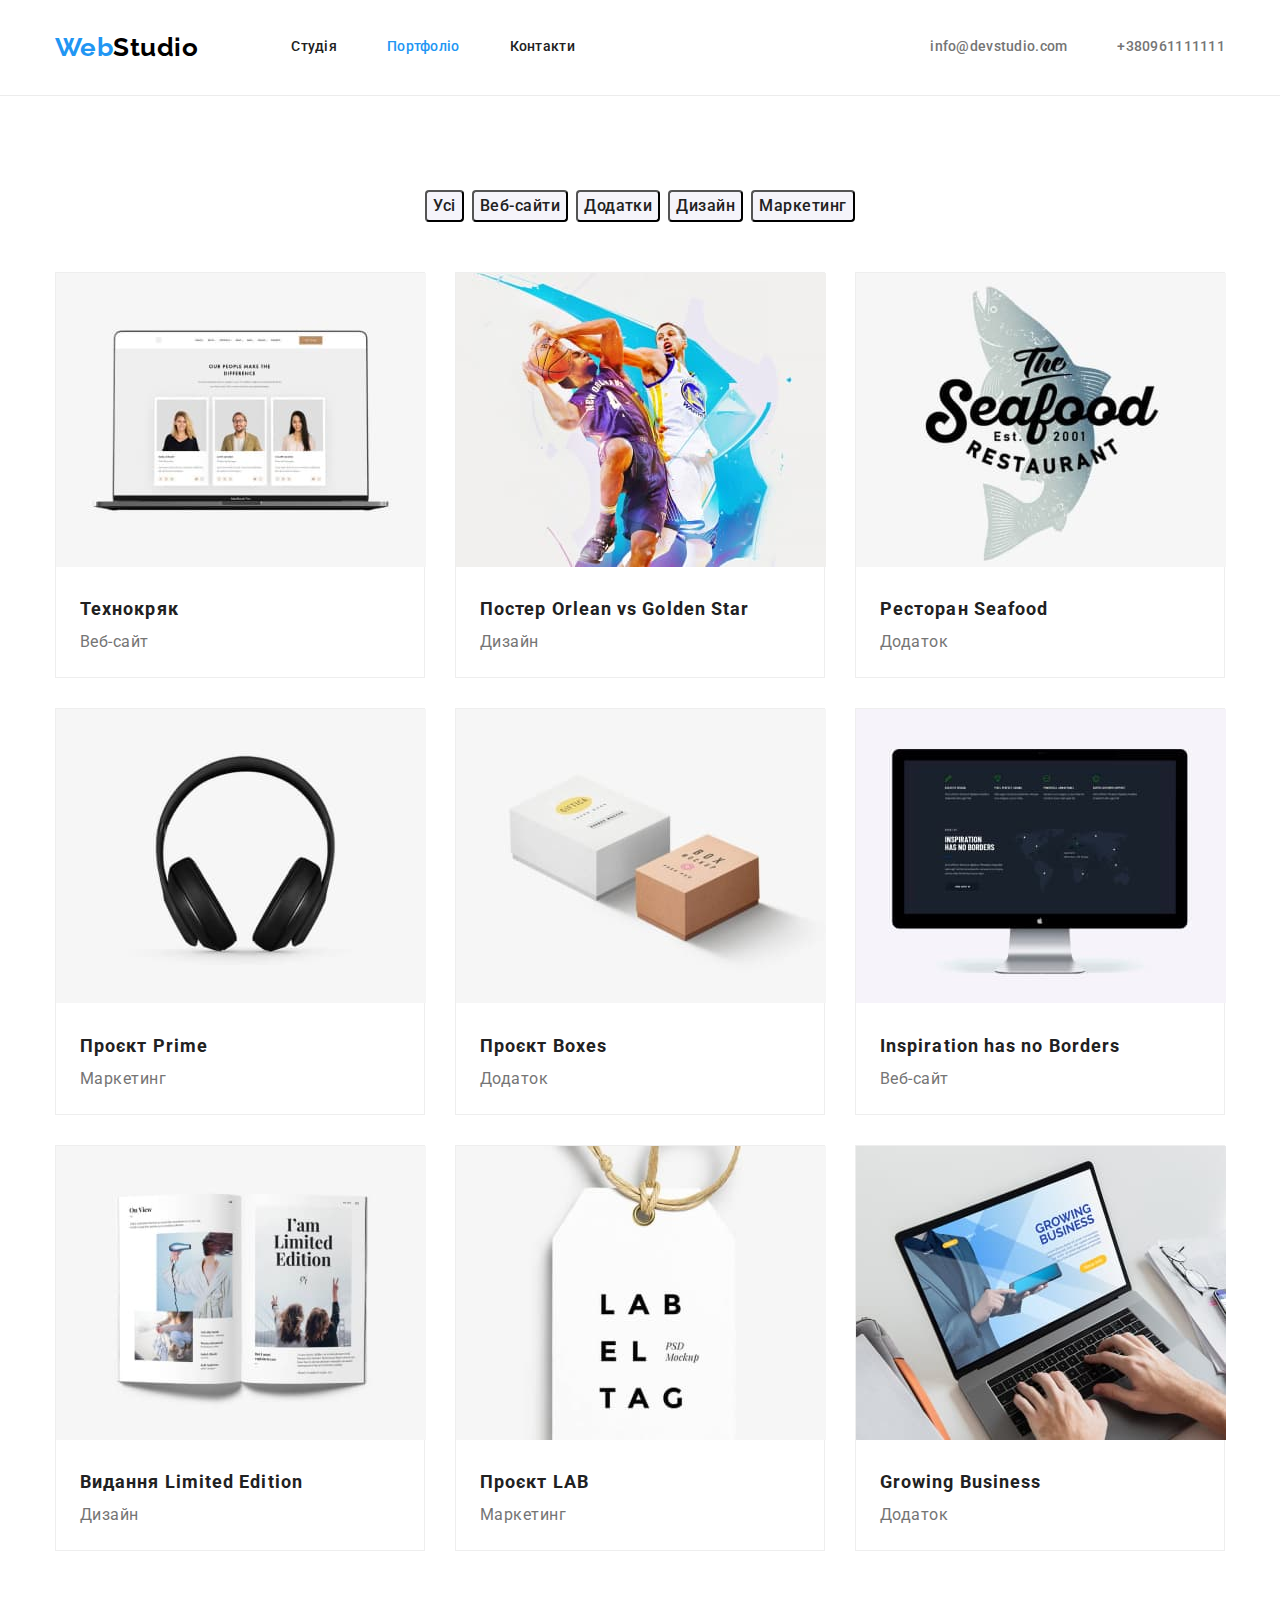
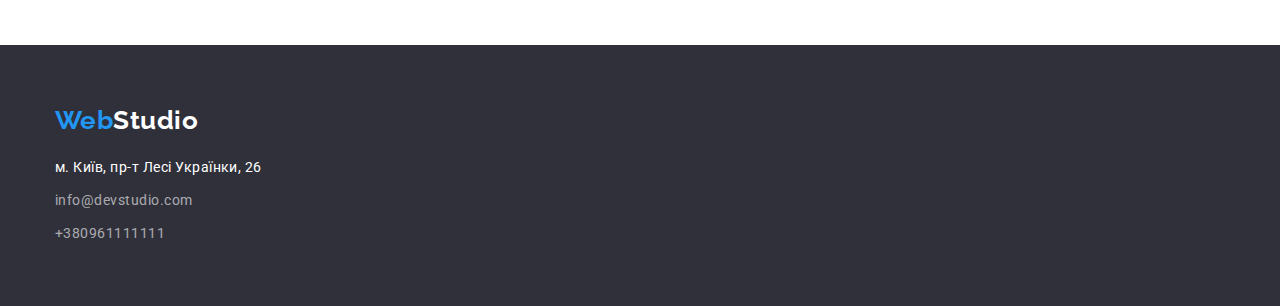
==== portfolio.html @ 6bca6dc9 "all new file clone" ====
<!DOCTYPE html>
<html lang="en">
<head>
    <meta charset="UTF-8">
    <meta http-equiv="X-UA-Compatible" content="IE=edge">
    <meta name="viewport" content="width=device-width, initial-scale=1.0">
    <title>Portfolio</title>
    <link href="https://fonts.googleapis.com/css2?family=Raleway:wght@700&family=Roboto:wght@400;500;700;900&display=swap" rel="stylesheet">
    <link rel="stylesheet" href="https://cdnjs.cloudflare.com/ajax/libs/modern-normalize/1.1.0/modern-normalize.min.css">
    <link rel="stylesheet" href="./css/styles.css">
</head>
<body>

    <header class="header">
        <!-- Шапка сайту з навігаціею-->
        <div class="container-nav">
            <nav class="nav">
                <a href="./index.html" class="logostudio link-studio"><span class="secondary-logo">Web</span>Studio</a>
    
                <ul class="pages-nav list">
                    <li class="item"><a href="./index.html" class="site-nav link">Студія</a></li>
                    <li class="item"><a href="./portfolio.html" class="site-nav-current link">Портфоліо</a></li>
                    <li class="item"><a href="#" class="site-nav link">Контакти</a></li>
                </ul>
            </nav>
    
            <ul class="contact-nav list">
                <li class="item"><a href="mailto:info@devstudio.com" class="auth-nav link">info@devstudio.com</a></li>
                <li class="item"><a href="tel:+380961111111" class="auth-nav link">+380961111111</a></li>
            </ul>
        </div>
    
    </header>

    <main class="main-portfolio">
        <section class="portfolio-page">

            <div class="container">
                <h1 class="visually-hidden">Проекти в портфоліо</h1>
                
                <ul class="buttons-filtr list">
                    <li class="item"><button type="button" class="button-portfolio">Усі</button></li>
                    <li class="item"><button type="button" class="button-portfolio">Веб-сайти</button></li>
                    <li class="item"><button type="button" class="button-portfolio">Додатки</button></li>
                    <li class="item"><button type="button" class="button-portfolio">Дизайн</button></li>
                    <li class="item"><button type="button" class="button-portfolio">Маркетинг</button></li>
                </ul>
                
                <ul class="portfolio-projects list">
                    <li class="project-item">
                        <a href="#" class="link">
                            <img src="./images/portfoliotechno.jpg" alt="Ноутбук з зображеним списком людей" width="370">
                
                            <h2 class="project-title">Технокряк</h2>
                            <p class="project-text">Веб-сайт</p>
                        </a>
                    </li>
                
                    <li class="project-item">
                        <a href="#" class="link">
                            <img src="./images/portfoliobasketball.jpg" alt="Два чоловіка грають у баскетбол" width="370">
                
                            <h2 class="project-title">Постер <span lang="en">Orlean vs Golden Star</span></h2>
                            <p class="project-text">Дизайн</p>
                        </a>
                    </li>
                
                    <li class="project-item">
                        <a href="#" class="link">
                            <img src="./images/portfolioseafood.jpg" alt="Логотип ресторана seafood" width="370">
                
                            <h2 class="project-title">Ресторан <span lang="en">Seafood</span></h2>
                            <p class="project-text">Додаток</p>
                        </a>
                    </li>
                
                    <li class="project-item">
                        <a href="#" class="link">
                            <img src="./images/portprojectprime.jpg" alt="Навушники" width="370">
                
                            <h2 class="project-title">Проєкт <span lang="en">Prime</span></h2>
                            <p class="project-text">Маркетинг</p>
                        </a>
                    </li>
                
                    <li class="project-item">
                        <a href="#" class="link">
                            <img src="./images/portprojectboxes.jpg" alt="Дві коробки з написами на кришці" width="370">
                
                            <h2 class="project-title">Проєкт <span lang="en">Boxes</span></h2>
                            <p class="project-text">Додаток</p>
                        </a>
                    </li>
                
                    <li class="project-item">
                        <a href="#" class="link">
                            <img src="./images/portappleborders.jpg" alt="Монітор із зображеним списком та мапою планети" width="370">
                
                            <h2 class="project-title" lang="en">Inspiration has no Borders</h2>
                            <p class="project-text">Веб-сайт</p>
                        </a>
                    </li>
                
                    <li class="project-item">
                        <a href="#" class="link">
                            <img src="./images/portlimitededition.jpg" alt="Книга" width="370">
                
                            <h2 class="project-title">Видання <span lang="en">Limited Edition</span></h2>
                            <p class="project-text">Дизайн</p>
                        </a>
                    </li>
                
                    <li class="project-item">
                        <a href="#" class="link">
                            <img src="./images/portprojectlab.jpg" alt="Бірка з логотипом LAB" width="370">
                
                            <h2 class="project-title">Проєкт <span lang="en">LAB</span></h2>
                            <p class="project-text">Маркетинг</p>
                        </a>
                    </li>
                
                    <li class="project-item">
                        <a href="#" class="link">
                            <img src="./images/portgrowingbusiness.jpg" alt="Чоловік набирає текст на ноутбуку" width="370">
                
                            <h2 class="project-title" lang="en">Growing Business</h2>
                            <p class="project-text">Додаток</p>
                        </a>
                    </li>
                </ul>
            </div>

        </section>
    </main>

    <footer class="footer">
        <div class="container">
            <a href="./index.html" class="footer-studio link">Web<span class="footer-logo">Studio</span></a>
    
            <address class="address">
                <ul class="contact-footer list">
                    <li class="nav-map">
                        <a class="address-street link" href="http://goo.gl/maps/RAFGmKEFVeVwXmU8A" target="_blank"
                            rel="noopener noreferrer">м. Київ, пр-т Лесі Українки, 26</a>
                    </li>
                    <li class="nav-mail">
                        <a href="mailto:info@devstudio.com" class="footer-nav link">info@devstudio.com</a>
                    </li>
                    <li class="nav-phone">
                        <a href="tel:+380961111111" class="footer-nav link">+380961111111</a>
                    </li>
                </ul>
            </address>
        </div>
    </footer>
</body>
</html>
---- css/styles.css ----
:root{
    --primary-color:#212121;
    --secondary-color:#757575;
    --accent-color: #2196F3;
    --logo-color:#000000;
    --white-color:#ffffff;
    --buttons-color:#F5F4FA;
    --address-color:rgba(255, 255, 255, 0.6);
    --button-active:#188CE8;
}

.team-list,
.list{
    list-style: none;
    margin: 0;
    padding: 0;
}

.link {
    text-decoration: none;
}

body{
    font-family: Roboto, sans-serif;
    /* identical to box height */
    letter-spacing: 0.03em;
    color: var(--primary-color);
    background-color: var(--white-color);
}

/* шапка сайту з навігацією*/

.header {
    background-color: var(--white-color);

    border-bottom: 1px solid #ECECEC;
}

.container-nav{
    display: flex;
    align-items: center;

    margin-left: auto;
    margin-right: auto;
    width: 1200px;
    padding-left: 15px;
    padding-right: 15px;
}

.nav{
    display: flex;
    align-items: center;
}

.nav .link-studio {
   
    padding-top: 32px;
    padding-bottom: 32px;
}

.link-studio{
    text-decoration: none;
}

.logostudio{
    color: var(--logo-color);
    
    font-family: 'Raleway';
    font-weight: 700;
    font-size: 26px;
    line-height: 1.19;
}

.secondary-logo{
    color: var(--accent-color);
}

.logostudio:hover,
.logostudio:focus {
    color: var(--accent-color);
}

.pages-nav{
    display: flex;
    margin-left: 93px;
}

.pages-nav .item + .item {
    margin-left: 50px;
}

.pages-nav .link {
    display: block;
    padding-top: 32px;
    padding-bottom: 32px;
}

.container-nav .list {
    display: flex;
}

.site-nav{
    text-decoration: none;

    color: var(--primary-color);

    font-weight: 500;
    font-size: 14px;
    line-height: 1.14;
    letter-spacing: 0.02em;
}

.site-nav:hover,
.site-nav:focus{
    color: var(--accent-color);
}

.site-nav-current{
    text-decoration: none;

    color: var(--accent-color);
    font-weight: 500;
    font-size: 14px;
    line-height: 1.14;
    letter-spacing: 0.02em;
}

.contact-nav {
    margin-left: auto;
}

.contact-nav .link {
    display: block;
    padding-top: 32px;
    padding-bottom: 32px;
}

.contact-nav .item+.item {
    margin-left: 50px;
}

.auth-nav{

    text-decoration: none;

    color: var(--secondary-color);

    font-family: 'Roboto';
    font-style: normal;
    font-weight: 500;
    font-size: 14px;
    line-height: 1.14;
    letter-spacing: 0.02em;
}

.auth-nav:hover,
.auth-nav:focus{
    color: var(--accent-color);
}

/*Підвал*/

.footer {
    background-color: #2F303A;
}

.footer-studio {
    display: block;

    text-decoration: none;

    margin-top: 0;
    margin-bottom: 20px;
    padding-top: 60px;

    color: var(--accent-color);

    font-family: 'Raleway';
    font-style: normal;
    font-weight: 700;
    font-size: 26px;
    line-height: 1.19;
}

.footer-logo:hover,
.footer-logo:focus {
    color: var(--accent-color);
}

.footer-logo {
    color: var(--white-color);
}

.address-street {

    text-decoration: none;

    color: var(--white-color);

    font-size: 14px;
    line-height: 1.71;
}

.footer-nav {

    text-decoration: none;

    color: var(--address-color);

    font-size: 14px;
    line-height: 1.71;
}

.address{
    font-style: normal;
}

.address-street:hover,
.address-street:focus {
    color: var(--accent-color);
}

.footer-nav:hover,
.footer-nav:focus {
    color: var(--accent-color);
}

.address-street {
    display: block;
    margin-bottom: 9px;
}

.nav-mail {
    margin-bottom: 9px;
}

.nav-phone {
    padding-bottom: 60px;
}

/*Сторінка Cтудія*/

/*Секція герой*/

.hero{
    background-color: #2F303A;
}

.hero-title{

    margin-top: 0;
    margin-bottom: 30px;

    color: var(--white-color);

    font-weight: 900;
    font-size: 44px;
    line-height: 1.36;
    /* or 136% */
    
    text-align: center;
    letter-spacing: 0.06em;
    text-transform: uppercase;
}

/*Button*/

.button-hero{

    display: flex;

    margin-left: auto;
    margin-right: auto;

    background-color: var(--accent-color);
    color: var(--white-color);
    
    cursor: pointer;

    font-family: 'Roboto';
    font-style: normal;
    font-weight: 700;
    font-size: 16px;
    line-height: 1.88;
    /* identical to box height, or 188% */
    
    
    align-items: center;
    text-align: center;
    letter-spacing: 0.06em;

    border-radius: 4px;
}

.button-hero:hover,
.button-hero:focus {
    background-color: var(--button-active)
}

/*Секція особливості*/

.container {

    margin-left: auto;
    margin-right: auto;
    width: 1200px;
    padding-left: 15px;
    padding-right: 15px;
    
}

.features{
    padding-top: 94px;
    padding-bottom: 94px;
    margin-top: 0;
    margin-bottom: 0;
}

.features .list {
    display: flex;
}

.visually-hidden{
    position: absolute;
    white-space: nowrap;
    width: 1px;
    height: 1px;
    overflow: hidden;
    border: 0;
    padding: 0;
    clip: rect(0 0 0 0);
    clip-path: inset(50%);
    margin: 1px;
}

.features .item+.item {
    margin-left: 30px;
}


.features-subtitle{

    margin-top: 0;
    margin-bottom: 10px;

    color: var(--primary-color);

    font-weight: 700;
    font-size: 14px;
    line-height: 1.14;
}

.features-text{

    margin-top: 0;
    margin-bottom: 0;

    color: var(--secondary-color);
 
    font-size: 14px;
    line-height: 1.71;
}

/*Секція чим займаємось*/

.occupation {
    padding-top: 0;
    padding-bottom: 94px;
}

.occupation .item+.item {
    margin-left: 30px;
}

.occupation-title{

    margin-top: 0;
    margin-bottom: 50px;


    text-align: center;
    color: var(--primary-color);

    font-weight: 700;
    font-size: 36px;
    line-height: 1.16;
}

.occupation .list {
    display: flex;
}

/*Секція наша команда*/

.team{
    background-color: #F5F4FA;
}

.team-list {
    display: flex;
    flex-wrap: wrap;

    padding-bottom: 94px;
}

.team-item{
    text-align: center;
    background-color: #FFFFFF;
    width: 270px;
    
    margin-right: 30px;
    margin-bottom: 94px;

    box-shadow: 0px 1px 3px rgba(0, 0, 0, 0.12), 0px 1px 1px rgba(0, 0, 0, 0.14), 0px 2px 1px rgba(0, 0, 0, 0.2);
    border-radius: 0px 0px 4px 4px;
}

.team-item:nth-child(4n) {
    margin-right: 0;
}

.team-item:nth-last-child(-n+4) {
    margin-bottom: 0;
}

.team-title {

    margin-top: 0;
    margin-bottom: 50px;
    padding-top: 94px;

    color: var(--primary-color);

    font-weight: 700;
    font-size: 36px;
    line-height: 1.16;
    text-align: center;
}

.team-subtitle{

    margin-top: 30px;
    margin-bottom: 10px;

    color: var(--primary-color);

    font-weight: 500;
    font-size: 16px;
    line-height: 1.18;
}

.team-text{
    margin-top: 0;
    margin-bottom: 30px;
    padding-bottom: 0;

    color: var(--secondary-color);

    font-size: 16px;
    line-height: 1.18;
}

/*Сторінка Портфоліо*/

.buttons-filtr {
    display: flex;
    justify-content: center;
    align-items: center;

    padding-top: 94px;
    margin-bottom: 50px;
}

.button-portfolio{
    background-color: var(--buttons-color);
    color: var(--primary-color);

    cursor: pointer;
    
    font-family: 'Roboto';
    font-style: normal;
    font-weight: 500;
    font-size: 16px;
    line-height: 1.63;
    /* identical to box height, or 162% */
    
    text-align: center;
    letter-spacing: 0.03em;

    border-radius: 4px;
}

.button-portfolio:hover,
.button-portfolio:focus{
    background-color: var(--accent-color);
    color: var(--white-color);

    box-shadow: 0px 3px 1px rgba(0, 0, 0, 0.1), 0px 1px 2px rgba(0, 0, 0, 0.08), 0px 2px 2px rgba(0, 0, 0, 0.12);
    border-radius: 4px;
}

.buttons-filtr .item+.item {
    margin-left: 8px;
}

.portfolio-projects {
    display: flex;
    flex-wrap: wrap;

    padding-bottom: 94px;
}

.project-item {
    background: #FFFFFF;
    border: 1px solid #EEEEEE;
    width: 370px;
    
    margin-right: 30px;
    margin-bottom: 30px;
}

.project-item:nth-child(3n) {
    margin-right: 0;
}

.project-item:nth-last-child(-n+3) {
    margin-bottom: 0;
}

.project-title {

    text-decoration: none;

    margin-top: 20px;
    margin-bottom: 0;
    margin-left: 24px;
    margin-right: auto;

    color: var(--primary-color);


    font-weight: 700;
    font-size: 18px;
    line-height: 2;
    /* identical to box height, or 200% */
    
    letter-spacing: 0.06em;
}

.project-text {

    text-decoration: none;

    margin-top: 0;
    margin-bottom: 20px;
    margin-left: 24px;
    margin-right: auto;

    color: var(--secondary-color);

    font-size: 16px;
    line-height: 1.87;
}
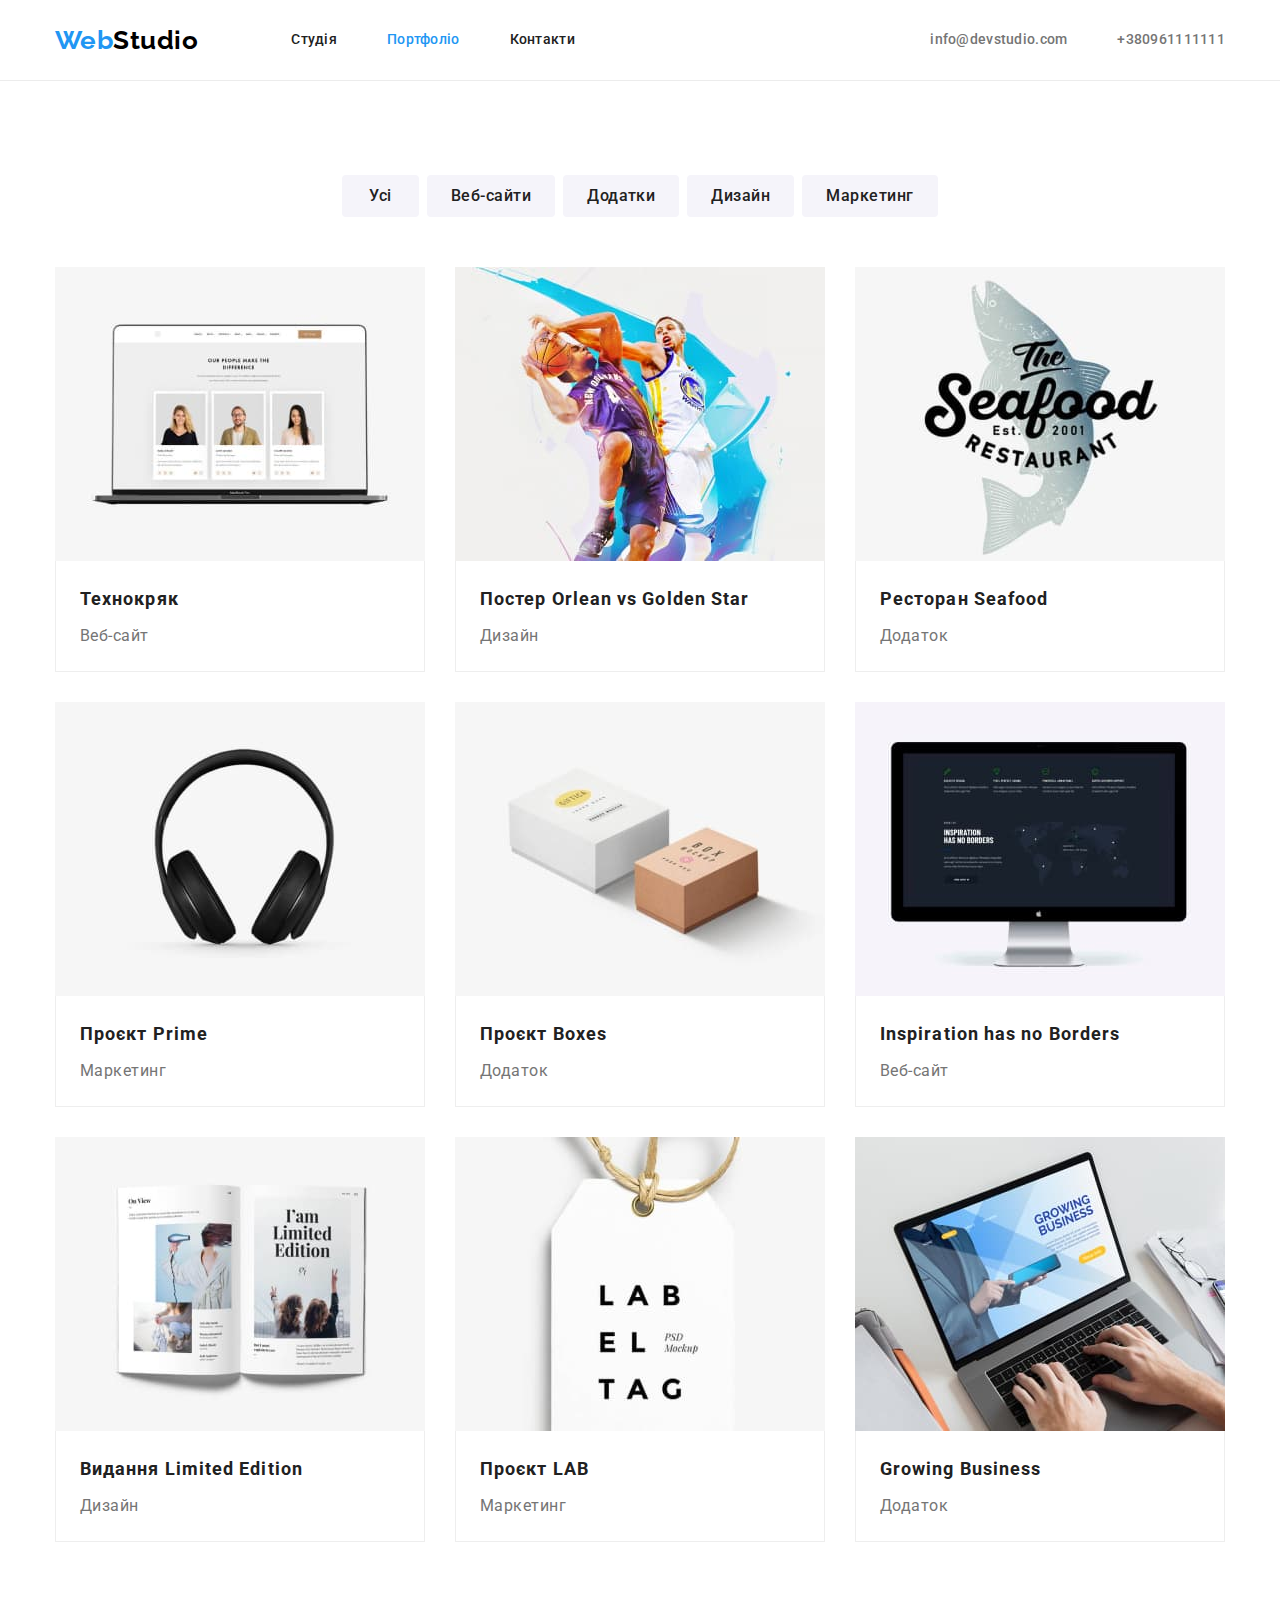
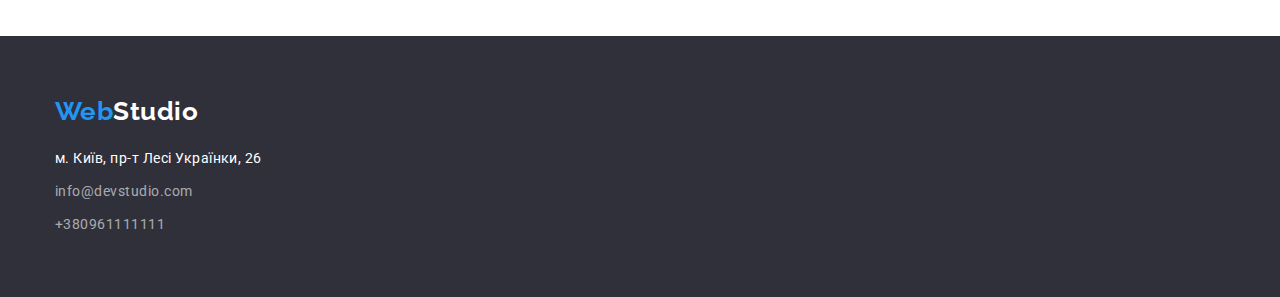
==== commit 61c31c33: "Copy file" ====
--- a/portfolio.html
+++ b/portfolio.html
@@ -39,7 +39,7 @@
                 <h1 class="visually-hidden">Проекти в портфоліо</h1>
                 
                 <ul class="buttons-filtr list">
-                    <li class="item"><button type="button" class="button-portfolio">Усі</button></li>
+                    <li class="item"><button type="button" class="button-portfolio-all">Усі</button></li>
                     <li class="item"><button type="button" class="button-portfolio">Веб-сайти</button></li>
                     <li class="item"><button type="button" class="button-portfolio">Додатки</button></li>
                     <li class="item"><button type="button" class="button-portfolio">Дизайн</button></li>
@@ -51,8 +51,10 @@
                         <a href="#" class="link">
                             <img src="./images/portfoliotechno.jpg" alt="Ноутбук з зображеним списком людей" width="370">
                 
-                            <h2 class="project-title">Технокряк</h2>
-                            <p class="project-text">Веб-сайт</p>
+                            <div class="card-project">
+                                <h2 class="project-title">Технокряк</h2>
+                                <p class="project-text">Веб-сайт</p>
+                            </div>
                         </a>
                     </li>
                 
@@ -60,8 +62,10 @@
                         <a href="#" class="link">
                             <img src="./images/portfoliobasketball.jpg" alt="Два чоловіка грають у баскетбол" width="370">
                 
-                            <h2 class="project-title">Постер <span lang="en">Orlean vs Golden Star</span></h2>
-                            <p class="project-text">Дизайн</p>
+                            <div class="card-project">
+                                <h2 class="project-title">Постер <span lang="en">Orlean vs Golden Star</span></h2>
+                                <p class="project-text">Дизайн</p>
+                            </div>
                         </a>
                     </li>
                 
@@ -69,8 +73,10 @@
                         <a href="#" class="link">
                             <img src="./images/portfolioseafood.jpg" alt="Логотип ресторана seafood" width="370">
                 
-                            <h2 class="project-title">Ресторан <span lang="en">Seafood</span></h2>
-                            <p class="project-text">Додаток</p>
+                            <div class="card-project">
+                                <h2 class="project-title">Ресторан <span lang="en">Seafood</span></h2>
+                                <p class="project-text">Додаток</p>
+                            </div>
                         </a>
                     </li>
                 
@@ -78,8 +84,10 @@
                         <a href="#" class="link">
                             <img src="./images/portprojectprime.jpg" alt="Навушники" width="370">
                 
-                            <h2 class="project-title">Проєкт <span lang="en">Prime</span></h2>
-                            <p class="project-text">Маркетинг</p>
+                            <div class="card-project">
+                                <h2 class="project-title">Проєкт <span lang="en">Prime</span></h2>
+                                <p class="project-text">Маркетинг</p>
+                            </div>
                         </a>
                     </li>
                 
@@ -87,8 +95,10 @@
                         <a href="#" class="link">
                             <img src="./images/portprojectboxes.jpg" alt="Дві коробки з написами на кришці" width="370">
                 
-                            <h2 class="project-title">Проєкт <span lang="en">Boxes</span></h2>
-                            <p class="project-text">Додаток</p>
+                            <div class="card-project">
+                                <h2 class="project-title">Проєкт <span lang="en">Boxes</span></h2>
+                                <p class="project-text">Додаток</p>
+                            </div>
                         </a>
                     </li>
                 
@@ -96,8 +106,10 @@
                         <a href="#" class="link">
                             <img src="./images/portappleborders.jpg" alt="Монітор із зображеним списком та мапою планети" width="370">
                 
-                            <h2 class="project-title" lang="en">Inspiration has no Borders</h2>
-                            <p class="project-text">Веб-сайт</p>
+                            <div class="card-project">
+                                <h2 class="project-title" lang="en">Inspiration has no Borders</h2>
+                                <p class="project-text">Веб-сайт</p>
+                            </div>
                         </a>
                     </li>
                 
@@ -105,8 +117,10 @@
                         <a href="#" class="link">
                             <img src="./images/portlimitededition.jpg" alt="Книга" width="370">
                 
-                            <h2 class="project-title">Видання <span lang="en">Limited Edition</span></h2>
-                            <p class="project-text">Дизайн</p>
+                            <div class="card-project">
+                                <h2 class="project-title">Видання <span lang="en">Limited Edition</span></h2>
+                                <p class="project-text">Дизайн</p>
+                            </div>
                         </a>
                     </li>
                 
@@ -114,8 +128,10 @@
                         <a href="#" class="link">
                             <img src="./images/portprojectlab.jpg" alt="Бірка з логотипом LAB" width="370">
                 
-                            <h2 class="project-title">Проєкт <span lang="en">LAB</span></h2>
-                            <p class="project-text">Маркетинг</p>
+                            <div class="card-project">
+                                <h2 class="project-title">Проєкт <span lang="en">LAB</span></h2>
+                                <p class="project-text">Маркетинг</p>
+                            </div>
                         </a>
                     </li>
                 
@@ -123,8 +139,10 @@
                         <a href="#" class="link">
                             <img src="./images/portgrowingbusiness.jpg" alt="Чоловік набирає текст на ноутбуку" width="370">
                 
-                            <h2 class="project-title" lang="en">Growing Business</h2>
-                            <p class="project-text">Додаток</p>
+                            <div class="card-project">
+                                <h2 class="project-title" lang="en">Growing Business</h2>
+                                <p class="project-text">Додаток</p>
+                            </div>
                         </a>
                     </li>
                 </ul>
--- a/css/styles.css
+++ b/css/styles.css
@@ -7,10 +7,12 @@
     --buttons-color:#F5F4FA;
     --address-color:rgba(255, 255, 255, 0.6);
     --button-active:#188CE8;
-}
-
+    --hero-color:#2F303A;
+}
+
+.list,
 .team-list,
-.list{
+.features-list{
     list-style: none;
     margin: 0;
     padding: 0;
@@ -18,6 +20,10 @@
 
 .link {
     text-decoration: none;
+}
+
+h1,h2,h3,p{
+    margin: 0; 
 }
 
 body{
@@ -26,6 +32,11 @@
     letter-spacing: 0.03em;
     color: var(--primary-color);
     background-color: var(--white-color);
+}
+
+img {
+    display: block;
+    max-width: 100%;
 }
 
 /* шапка сайту з навігацією*/
@@ -52,12 +63,6 @@
     align-items: center;
 }
 
-.nav .link-studio {
-   
-    padding-top: 32px;
-    padding-bottom: 32px;
-}
-
 .link-studio{
     text-decoration: none;
 }
@@ -72,11 +77,6 @@
 }
 
 .secondary-logo{
-    color: var(--accent-color);
-}
-
-.logostudio:hover,
-.logostudio:focus {
     color: var(--accent-color);
 }
 
@@ -162,6 +162,8 @@
 
 .footer {
     background-color: #2F303A;
+    padding-top: 60px;
+    padding-bottom: 60px;
 }
 
 .footer-studio {
@@ -171,7 +173,6 @@
 
     margin-top: 0;
     margin-bottom: 20px;
-    padding-top: 60px;
 
     color: var(--accent-color);
 
@@ -181,12 +182,6 @@
     font-size: 26px;
     line-height: 1.19;
 }
-
-.footer-logo:hover,
-.footer-logo:focus {
-    color: var(--accent-color);
-}
-
 .footer-logo {
     color: var(--white-color);
 }
@@ -234,22 +229,24 @@
     margin-bottom: 9px;
 }
 
-.nav-phone {
-    padding-bottom: 60px;
-}
-
 /*Сторінка Cтудія*/
 
 /*Секція герой*/
 
 .hero{
-    background-color: #2F303A;
+    background-color: var(--hero-color);
+    padding-top: 200px;
+    padding-bottom: 200px;
+    text-align: center; 
 }
 
 .hero-title{
 
+    margin-left: auto;
+    margin-right: auto;
     margin-top: 0;
     margin-bottom: 30px;
+    max-width: 696px;
 
     color: var(--white-color);
 
@@ -258,7 +255,6 @@
     line-height: 1.36;
     /* or 136% */
     
-    text-align: center;
     letter-spacing: 0.06em;
     text-transform: uppercase;
 }
@@ -266,11 +262,6 @@
 /*Button*/
 
 .button-hero{
-
-    display: flex;
-
-    margin-left: auto;
-    margin-right: auto;
 
     background-color: var(--accent-color);
     color: var(--white-color);
@@ -290,6 +281,7 @@
     letter-spacing: 0.06em;
 
     border-radius: 4px;
+    border-color: transparent;
 }
 
 .button-hero:hover,
@@ -316,7 +308,7 @@
     margin-bottom: 0;
 }
 
-.features .list {
+.features .features-list {
     display: flex;
 }
 
@@ -333,7 +325,7 @@
     margin: 1px;
 }
 
-.features .item+.item {
+.features .features-item+.features-item {
     margin-left: 30px;
 }
 
@@ -348,6 +340,10 @@
     font-weight: 700;
     font-size: 14px;
     line-height: 1.14;
+}
+
+.features-item {
+    flex-basis: 270px;
 }
 
 .features-text{
@@ -394,13 +390,27 @@
 
 .team{
     background-color: #F5F4FA;
+
+    padding-top: 94px;
+    padding-bottom: 94px; 
+}
+
+.team-title {
+
+    margin-top: 0;
+    margin-bottom: 50px;
+
+    color: var(--primary-color);
+
+    font-weight: 700;
+    font-size: 36px;
+    line-height: 1.16;
+    text-align: center;
 }
 
 .team-list {
     display: flex;
     flex-wrap: wrap;
-
-    padding-bottom: 94px;
 }
 
 .team-item{
@@ -409,7 +419,6 @@
     width: 270px;
     
     margin-right: 30px;
-    margin-bottom: 94px;
 
     box-shadow: 0px 1px 3px rgba(0, 0, 0, 0.12), 0px 1px 1px rgba(0, 0, 0, 0.14), 0px 2px 1px rgba(0, 0, 0, 0.2);
     border-radius: 0px 0px 4px 4px;
@@ -423,23 +432,13 @@
     margin-bottom: 0;
 }
 
-.team-title {
-
-    margin-top: 0;
-    margin-bottom: 50px;
-    padding-top: 94px;
-
-    color: var(--primary-color);
-
-    font-weight: 700;
-    font-size: 36px;
-    line-height: 1.16;
-    text-align: center;
+.container-teamtext {
+    padding-top: 30px;
+    padding-bottom: 30px;
 }
 
 .team-subtitle{
 
-    margin-top: 30px;
     margin-bottom: 10px;
 
     color: var(--primary-color);
@@ -450,9 +449,6 @@
 }
 
 .team-text{
-    margin-top: 0;
-    margin-bottom: 30px;
-    padding-bottom: 0;
 
     color: var(--secondary-color);
 
@@ -462,19 +458,28 @@
 
 /*Сторінка Портфоліо*/
 
+.portfolio-page{
+    padding-top: 94px;
+    padding-bottom: 94px;
+}
+
 .buttons-filtr {
     display: flex;
     justify-content: center;
     align-items: center;
 
-    padding-top: 94px;
     margin-bottom: 50px;
 }
 
-.button-portfolio{
+.button-portfolio-all{
     background-color: var(--buttons-color);
     color: var(--primary-color);
-
+    
+    padding-top: 6px;
+    padding-bottom: 6px;
+    padding-left: 25px;
+    padding-right: 25px;
+    
     cursor: pointer;
     
     font-family: 'Roboto';
@@ -486,8 +491,34 @@
     
     text-align: center;
     letter-spacing: 0.03em;
-
+    
     border-radius: 4px;
+    border-color: transparent;
+}
+
+.button-portfolio{
+    background-color: var(--buttons-color);
+    color: var(--primary-color);
+
+    padding-top: 6px;
+    padding-bottom: 6px;
+    padding-left: 22px;
+    padding-right: 22px;
+
+    cursor: pointer;
+    
+    font-family: 'Roboto';
+    font-style: normal;
+    font-weight: 500;
+    font-size: 16px;
+    line-height: 1.63;
+    /* identical to box height, or 162% */
+    
+    text-align: center;
+    letter-spacing: 0.03em;
+
+    border-radius: 4px;
+    border-color: transparent;
 }
 
 .button-portfolio:hover,
@@ -506,35 +537,29 @@
 .portfolio-projects {
     display: flex;
     flex-wrap: wrap;
-
-    padding-bottom: 94px;
+    gap: 30px;
+}
+
+.card-project {
+    padding-top: 20px;
+    padding-bottom: 20px;
+    padding-left: 24px;
+    padding-right: 24px;
+    border-left: 1px solid #EEEEEE;
+    border-right: 1px solid #EEEEEE;
+    border-bottom: 1px solid #EEEEEE;
 }
 
 .project-item {
     background: #FFFFFF;
-    border: 1px solid #EEEEEE;
     width: 370px;
-    
-    margin-right: 30px;
-    margin-bottom: 30px;
-}
-
-.project-item:nth-child(3n) {
-    margin-right: 0;
-}
-
-.project-item:nth-last-child(-n+3) {
-    margin-bottom: 0;
 }
 
 .project-title {
 
     text-decoration: none;
 
-    margin-top: 20px;
-    margin-bottom: 0;
-    margin-left: 24px;
-    margin-right: auto;
+    margin-bottom: 4px;
 
     color: var(--primary-color);
 
@@ -551,11 +576,6 @@
 
     text-decoration: none;
 
-    margin-top: 0;
-    margin-bottom: 20px;
-    margin-left: 24px;
-    margin-right: auto;
-
     color: var(--secondary-color);
 
     font-size: 16px;
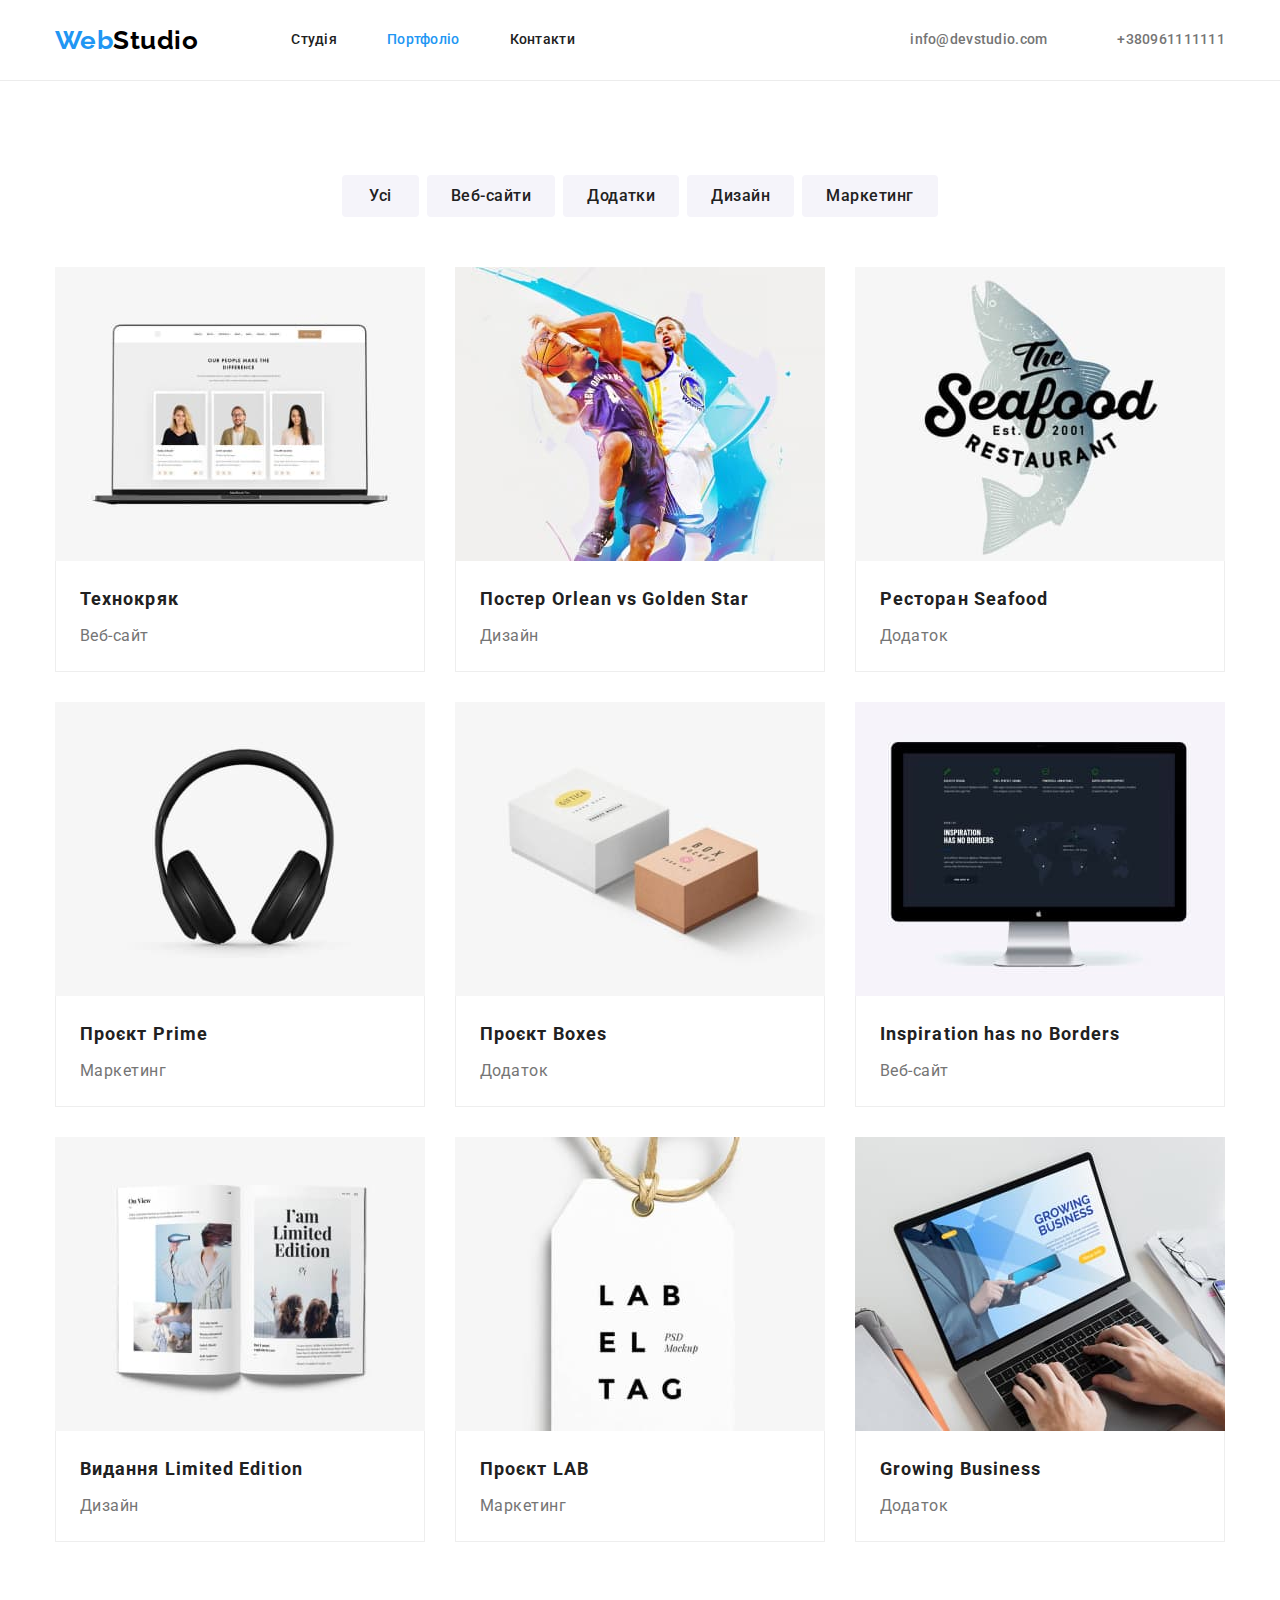
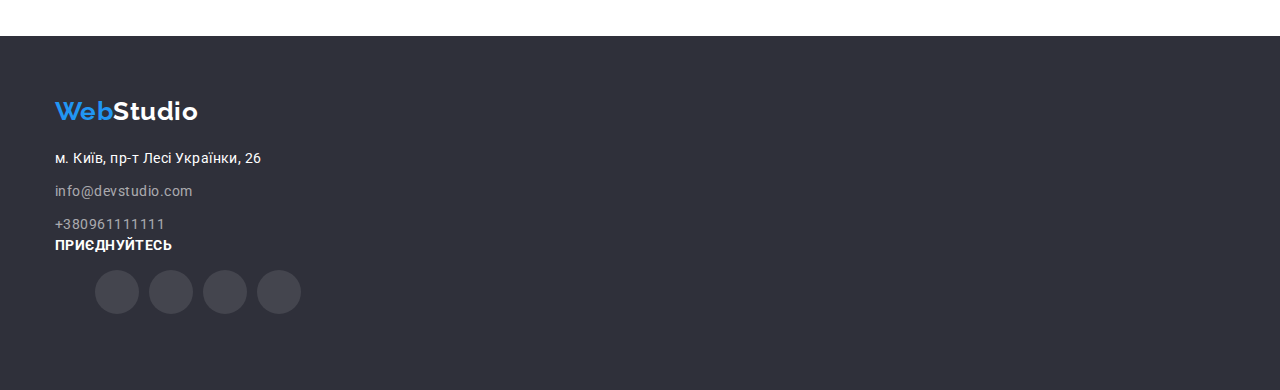
==== commit 8086b497: "Update portfolio.html" ====
--- a/portfolio.html
+++ b/portfolio.html
@@ -25,8 +25,20 @@
             </nav>
     
             <ul class="contact-nav list">
-                <li class="item"><a href="mailto:info@devstudio.com" class="auth-nav link">info@devstudio.com</a></li>
-                <li class="item"><a href="tel:+380961111111" class="auth-nav link">+380961111111</a></li>
+                <li class="item">
+                    <a href="mailto:info@devstudio.com" class="auth-nav link">
+                        <svg class="icon" width="16" height="12">
+                            <use href="./images/icons.svg#envelope"></use>
+                        </svg> info@devstudio.com
+                    </a>
+                </li>
+                <li class="item">
+                    <a href="tel:+380961111111" class="auth-nav link">
+                        <svg class="icon" width="10" height="16">
+                            <use href="./images/icons.svg#smartphone"></use>
+                        </svg>+380961111111
+                    </a>
+                </li>
             </ul>
         </div>
     
@@ -152,23 +164,60 @@
     </main>
 
     <footer class="footer">
-        <div class="container">
-            <a href="./index.html" class="footer-studio link">Web<span class="footer-logo">Studio</span></a>
-    
-            <address class="address">
-                <ul class="contact-footer list">
-                    <li class="nav-map">
-                        <a class="address-street link" href="http://goo.gl/maps/RAFGmKEFVeVwXmU8A" target="_blank"
-                            rel="noopener noreferrer">м. Київ, пр-т Лесі Українки, 26</a>
-                    </li>
-                    <li class="nav-mail">
-                        <a href="mailto:info@devstudio.com" class="footer-nav link">info@devstudio.com</a>
-                    </li>
-                    <li class="nav-phone">
-                        <a href="tel:+380961111111" class="footer-nav link">+380961111111</a>
-                    </li>
-                </ul>
-            </address>
+        <div class="container footer-list">
+            <div>
+                <a href="./index.html" class="footer-studio link">Web<span class="footer-logo">Studio</span></a>
+    
+                <address class="address">
+                    <ul class="contact-footer list">
+                        <li class="nav-map">
+                            <a class="address-street link" href="http://goo.gl/maps/RAFGmKEFVeVwXmU8A" target="_blank"
+                                rel="noopener noreferrer">м. Київ, пр-т Лесі Українки, 26</a>
+                        </li>
+                        <li class="nav-mail">
+                            <a href="mailto:info@devstudio.com" class="footer-nav link">info@devstudio.com</a>
+                        </li>
+                        <li class="nav-phone">
+                            <a href="tel:+380961111111" class="footer-nav link">+380961111111</a>
+                        </li>
+                    </ul>
+                </address>
+            </div>
+    
+            <section class="link-footer">
+                <h2 class="subtitle-footer">приєднуйтесь</h2>
+    
+                <ul class="footer-social">
+                    <li class="footer-icon-list">
+                        <a href="#" class="footer-icon-social">
+                            <svg class="icon-social-footer" width="20" height="20">
+                                <use href="./images/icons.svg#instagram"></use>
+                            </svg>
+                        </a>
+                    </li>
+                    <li class="footer-icon-list">
+                        <a href="#" class="footer-icon-social">
+                            <svg class="icon-social-footer" width="20" height="20">
+                                <use href="./images/icons.svg#twitter"></use>
+                            </svg>
+                        </a>
+                    </li>
+                    <li class="footer-icon-list">
+                        <a href="#" class="footer-icon-social">
+                            <svg class="icon-social-footer" width="20" height="20">
+                                <use href="./images/icons.svg#facebook"></use>
+                            </svg>
+                        </a>
+                    </li>
+                    <li class="footer-icon-list">
+                        <a href="#" class="footer-icon-social">
+                            <svg class="icon-social-footer" width="20" height="20">
+                                <use href="./images/icons.svg#linkedin"></use>
+                            </svg>
+                        </a>
+                    </li>
+                </ul>
+            </section>
         </div>
     </footer>
 </body>
--- a/css/styles.css
+++ b/css/styles.css
@@ -154,8 +154,21 @@
 }
 
 .auth-nav:hover,
-.auth-nav:focus{
+.auth-nav:focus {
     color: var(--accent-color);
+    fill: var(--accent-color);
+}
+
+.icon{
+    vertical-align: middle;
+    margin-right: 10px;
+    fill: var(--secondary-color);
+}
+
+.auth-nav:hover svg,
+.auth-nav:focus {
+    color: var(--accent-color);
+    fill: var(--accent-color);
 }
 
 /*Підвал*/
@@ -227,6 +240,49 @@
 
 .nav-mail {
     margin-bottom: 9px;
+}
+
+.subtitle-footer {
+    color: var(--white-color);
+    font-family: 'Roboto';
+    font-style: normal;
+    font-weight: 700;
+    font-size: 14px;
+    line-height: 1.2;
+    letter-spacing: 0.03em;
+    text-transform: uppercase;
+}
+
+.footer-social {
+    list-style: none;
+    display: flex;
+}
+
+.footer-icon-social {
+    display: inline-flex;
+    width: 44px;
+    height: 44px;
+    background: rgba(255, 255, 255, 0.1);
+    border-radius: 50px;
+    justify-content: center;
+    align-items: center;
+}
+
+.footer-icon-social a {
+    display: inline-table;
+    vertical-align: middle;
+}
+
+.icon-social-footer {
+    fill: var(--white-color);
+}
+
+.footer-social .footer-icon-list+.footer-icon-list {
+    margin-left: 10px;
+}
+
+.footer-icon-social:hover {
+    background-color: var(--accent-color);
 }
 
 /*Сторінка Cтудія*/
@@ -238,6 +294,21 @@
     padding-top: 200px;
     padding-bottom: 200px;
     text-align: center; 
+
+    min-width: 1600px;
+    height: 600px;
+    margin-left: auto;
+    margin-right: auto;
+
+    background-image: linear-gradient(
+    to right,
+    rgba(47, 48, 58, 0.4),
+    rgba(47, 48, 58, 0.4)
+    ),
+    url("../images/Imghero.jpg");
+    background-repeat: no-repeat;
+    background-position: center;
+    background-size: cover;
 }
 
 .hero-title{
@@ -268,6 +339,11 @@
     
     cursor: pointer;
 
+    padding-top: 10px;
+    padding-bottom: 10px;
+    padding-left: 32px;
+    padding-right: 32px;
+
     font-family: 'Roboto';
     font-style: normal;
     font-weight: 700;
@@ -299,6 +375,20 @@
     padding-left: 15px;
     padding-right: 15px;
     
+}
+
+.container-features {
+    display: flex;
+    width: 270px;
+    height: 120px;
+    align-items: center;
+    background-color: #F5F4FA;
+    border-radius: 4px;
+    margin-bottom: 30px;
+}
+
+.icon-features {
+    margin: auto;
 }
 
 .features{
@@ -432,9 +522,47 @@
     margin-bottom: 0;
 }
 
+.social {
+    list-style: none;
+    display: flex;
+    padding-left: 32px;
+    padding-right: 32px;
+    margin-bottom: 30px;
+}
+
+.icon-social {
+    display: inline-flex;
+    width: 44px;
+    height: 44px;
+    border-radius: 50px;
+    justify-content: center;
+    align-items: center;
+}
+
+.icon-social a {
+    display: inline-table;
+    vertical-align: middle;
+}
+
+.social .icon-list+.icon-list {
+    margin-left: 10px;
+}
+
+.icon-social-team {
+    fill: #AFB1B8;
+}
+
+.icon-social:hover {
+    background-color: var(--accent-color);
+}
+
+.icon-social:hover > .icon-social-team {
+    fill: var(--white-color);
+}
+
 .container-teamtext {
     padding-top: 30px;
-    padding-bottom: 30px;
+    padding-bottom: 16px;
 }
 
 .team-subtitle{
@@ -455,6 +583,65 @@
     font-size: 16px;
     line-height: 1.18;
 }
+
+/*Постійні кліенти*/
+
+.clients {
+    padding-top: 94px;
+    padding-bottom: 94px;
+}
+
+.clients-subtitle {
+    margin-bottom: 50px;
+
+    font-family: 'Roboto';
+    font-style: normal;
+    font-weight: 700;
+    font-size: 36px;
+    line-height: 1.16;
+    text-align: center;
+    letter-spacing: 0.03em;
+}
+
+.company{
+    list-style: none;
+    display: flex;
+    padding: 0;
+    margin: 0;
+}
+
+.company .company-list+.company-list {
+    margin-left: 30px;
+}
+
+.company-link {
+    display: inline-flex;
+    width: 170px;
+    height: 92px;
+    border: 1px solid #AFB1B8;
+    border-radius: 4px;
+    justify-content: center;
+    align-items: center;
+}
+
+.company-icons a {
+    display: inline-table;
+    vertical-align: middle;
+}
+
+.company-link:hover {
+    border-color: var(--accent-color);
+}
+
+.company-icons {
+    fill: #AFB1B8;
+}
+
+.company-link:hover > .company-icons {
+    fill: var(--accent-color);
+}
+
+
 
 /*Сторінка Портфоліо*/
 
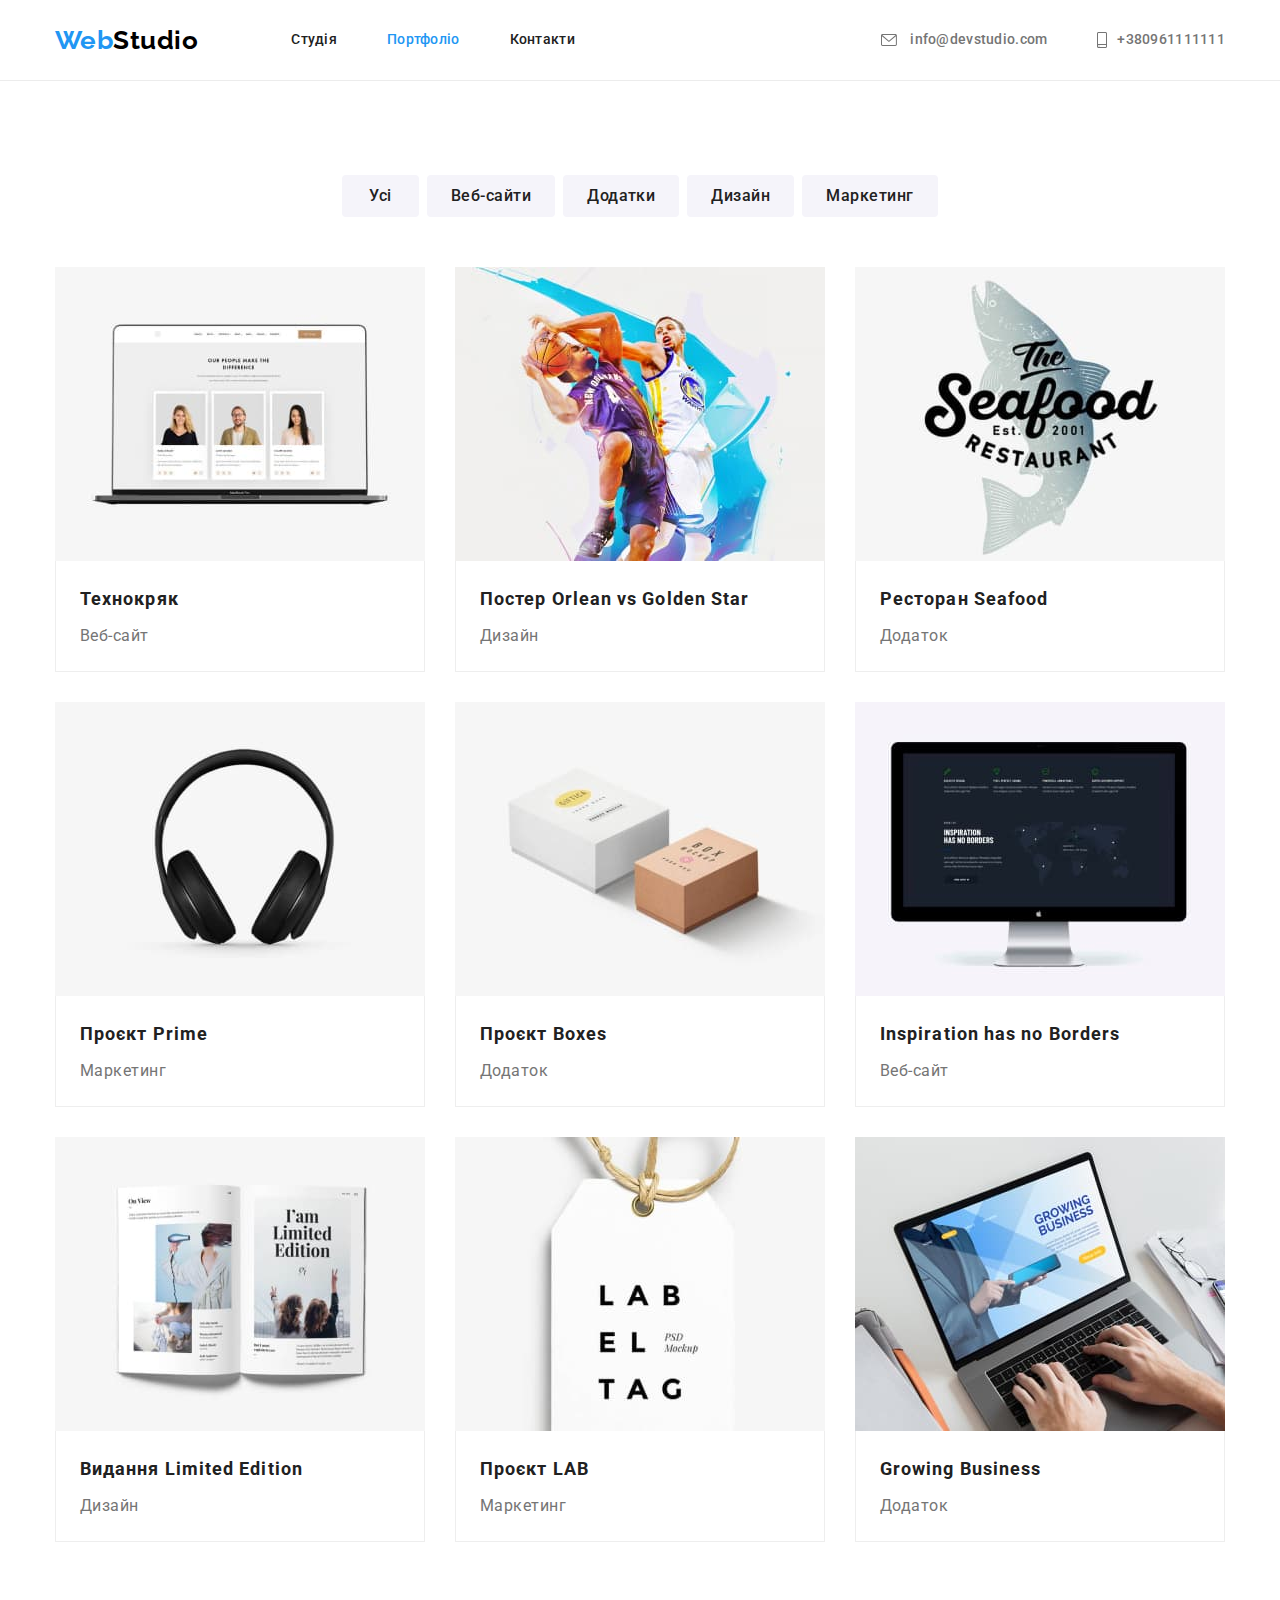
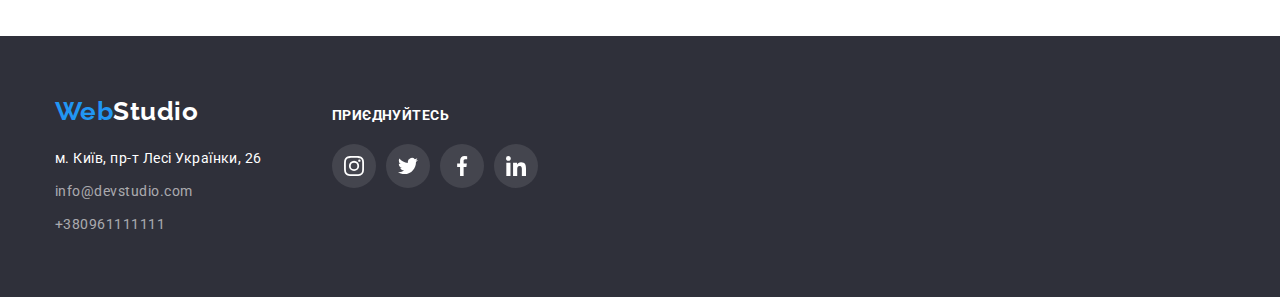
==== commit 0bea7d0c: "Update the all .html and .css" ====
--- a/portfolio.html
+++ b/portfolio.html
@@ -60,7 +60,7 @@
                 
                 <ul class="portfolio-projects list">
                     <li class="project-item">
-                        <a href="#" class="link">
+                        <a href="#" class="project-link link">
                             <img src="./images/portfoliotechno.jpg" alt="Ноутбук з зображеним списком людей" width="370">
                 
                             <div class="card-project">
@@ -71,7 +71,7 @@
                     </li>
                 
                     <li class="project-item">
-                        <a href="#" class="link">
+                        <a href="#" class="project-link link">
                             <img src="./images/portfoliobasketball.jpg" alt="Два чоловіка грають у баскетбол" width="370">
                 
                             <div class="card-project">
@@ -82,7 +82,7 @@
                     </li>
                 
                     <li class="project-item">
-                        <a href="#" class="link">
+                        <a href="#" class="project-link link">
                             <img src="./images/portfolioseafood.jpg" alt="Логотип ресторана seafood" width="370">
                 
                             <div class="card-project">
@@ -93,7 +93,7 @@
                     </li>
                 
                     <li class="project-item">
-                        <a href="#" class="link">
+                        <a href="#" class="project-link link">
                             <img src="./images/portprojectprime.jpg" alt="Навушники" width="370">
                 
                             <div class="card-project">
@@ -104,7 +104,7 @@
                     </li>
                 
                     <li class="project-item">
-                        <a href="#" class="link">
+                        <a href="#" class="project-link link">
                             <img src="./images/portprojectboxes.jpg" alt="Дві коробки з написами на кришці" width="370">
                 
                             <div class="card-project">
@@ -115,7 +115,7 @@
                     </li>
                 
                     <li class="project-item">
-                        <a href="#" class="link">
+                        <a href="#" class="project-link link">
                             <img src="./images/portappleborders.jpg" alt="Монітор із зображеним списком та мапою планети" width="370">
                 
                             <div class="card-project">
@@ -126,7 +126,7 @@
                     </li>
                 
                     <li class="project-item">
-                        <a href="#" class="link">
+                        <a href="#" class="project-link link">
                             <img src="./images/portlimitededition.jpg" alt="Книга" width="370">
                 
                             <div class="card-project">
@@ -137,7 +137,7 @@
                     </li>
                 
                     <li class="project-item">
-                        <a href="#" class="link">
+                        <a href="#" class="project-link link">
                             <img src="./images/portprojectlab.jpg" alt="Бірка з логотипом LAB" width="370">
                 
                             <div class="card-project">
@@ -148,7 +148,7 @@
                     </li>
                 
                     <li class="project-item">
-                        <a href="#" class="link">
+                        <a href="#" class="project-link link">
                             <img src="./images/portgrowingbusiness.jpg" alt="Чоловік набирає текст на ноутбуку" width="370">
                 
                             <div class="card-project">
--- a/css/styles.css
+++ b/css/styles.css
@@ -165,8 +165,8 @@
     fill: var(--secondary-color);
 }
 
-.auth-nav:hover svg,
-.auth-nav:focus {
+.auth-nav:hover > .icon,
+.auth-nav:focus > .icon {
     color: var(--accent-color);
     fill: var(--accent-color);
 }
@@ -242,6 +242,15 @@
     margin-bottom: 9px;
 }
 
+.footer-list {
+    display: flex;
+    align-items: baseline;
+}
+
+.link-footer {
+    padding-left: 70px;
+}
+
 .subtitle-footer {
     color: var(--white-color);
     font-family: 'Roboto';
@@ -251,11 +260,15 @@
     line-height: 1.2;
     letter-spacing: 0.03em;
     text-transform: uppercase;
+    
+    margin-bottom: 20px;
 }
 
 .footer-social {
     list-style: none;
     display: flex;
+    margin: 0;
+    padding: 0;
 }
 
 .footer-icon-social {
@@ -268,11 +281,6 @@
     align-items: center;
 }
 
-.footer-icon-social a {
-    display: inline-table;
-    vertical-align: middle;
-}
-
 .icon-social-footer {
     fill: var(--white-color);
 }
@@ -281,7 +289,8 @@
     margin-left: 10px;
 }
 
-.footer-icon-social:hover {
+.footer-icon-social:hover,
+.footer-icon-social:focus {
     background-color: var(--accent-color);
 }
 
@@ -290,13 +299,12 @@
 /*Секція герой*/
 
 .hero{
-    background-color: var(--hero-color);
+    background-color: #c4c4c4;
     padding-top: 200px;
     padding-bottom: 200px;
     text-align: center; 
 
-    min-width: 1600px;
-    height: 600px;
+    max-width: 1600px;
     margin-left: auto;
     margin-right: auto;
 
@@ -356,6 +364,7 @@
     text-align: center;
     letter-spacing: 0.06em;
 
+    box-shadow: 0px 4px 4px rgba(0, 0, 0, 0.15);
     border-radius: 4px;
     border-color: transparent;
 }
@@ -379,16 +388,12 @@
 
 .container-features {
     display: flex;
-    width: 270px;
     height: 120px;
+    justify-content: center;
     align-items: center;
     background-color: #F5F4FA;
     border-radius: 4px;
     margin-bottom: 30px;
-}
-
-.icon-features {
-    margin: auto;
 }
 
 .features{
@@ -524,10 +529,11 @@
 
 .social {
     list-style: none;
-    display: flex;
-    padding-left: 32px;
-    padding-right: 32px;
-    margin-bottom: 30px;
+    margin: 0;
+    padding: 0;
+    justify-content: center;
+    align-items: center;
+    display: flex;
 }
 
 .icon-social {
@@ -539,11 +545,6 @@
     align-items: center;
 }
 
-.icon-social a {
-    display: inline-table;
-    vertical-align: middle;
-}
-
 .social .icon-list+.icon-list {
     margin-left: 10px;
 }
@@ -552,17 +553,19 @@
     fill: #AFB1B8;
 }
 
-.icon-social:hover {
+.icon-social:hover,
+.icon-social:focus {
     background-color: var(--accent-color);
 }
 
-.icon-social:hover > .icon-social-team {
+.icon-social:hover > .icon-social-team,
+.icon-social:focus > .icon-social-team {
     fill: var(--white-color);
 }
 
 .container-teamtext {
     padding-top: 30px;
-    padding-bottom: 16px;
+    padding-bottom: 30px;
 }
 
 .team-subtitle{
@@ -577,6 +580,8 @@
 }
 
 .team-text{
+
+    margin-bottom: 16px;
 
     color: var(--secondary-color);
 
@@ -624,12 +629,8 @@
     align-items: center;
 }
 
-.company-icons a {
-    display: inline-table;
-    vertical-align: middle;
-}
-
-.company-link:hover {
+.company-link:hover,
+.company-link:focus {
     border-color: var(--accent-color);
 }
 
@@ -637,11 +638,10 @@
     fill: #AFB1B8;
 }
 
-.company-link:hover > .company-icons {
+.company-link:hover > .company-icons,
+.company-link:focus > .company-icons {
     fill: var(--accent-color);
 }
-
-
 
 /*Сторінка Портфоліо*/
 
@@ -715,6 +715,15 @@
 
     box-shadow: 0px 3px 1px rgba(0, 0, 0, 0.1), 0px 1px 2px rgba(0, 0, 0, 0.08), 0px 2px 2px rgba(0, 0, 0, 0.12);
     border-radius: 4px;
+}
+
+.button-portfolio-all:hover,
+.button-portfolio-all:focus {
+background-color: var(--accent-color);
+color: var(--white-color);
+
+box-shadow: 0px 3px 1px rgba(0, 0, 0, 0.1), 0px 1px 2px rgba(0, 0, 0, 0.08), 0px 2px 2px rgba(0, 0, 0, 0.12);
+border-radius: 4px;
 }
 
 .buttons-filtr .item+.item {
@@ -742,6 +751,15 @@
     width: 370px;
 }
 
+.project-link {
+    display: block;
+}
+
+.project-link:hover,
+.project-link:focus {
+    box-shadow: 0px 1px 1px rgba(0, 0, 0, 0.12), 0px 4px 4px rgba(0, 0, 0, 0.06), 1px 4px 6px rgba(0, 0, 0, 0.16);
+}
+
 .project-title {
 
     text-decoration: none;
